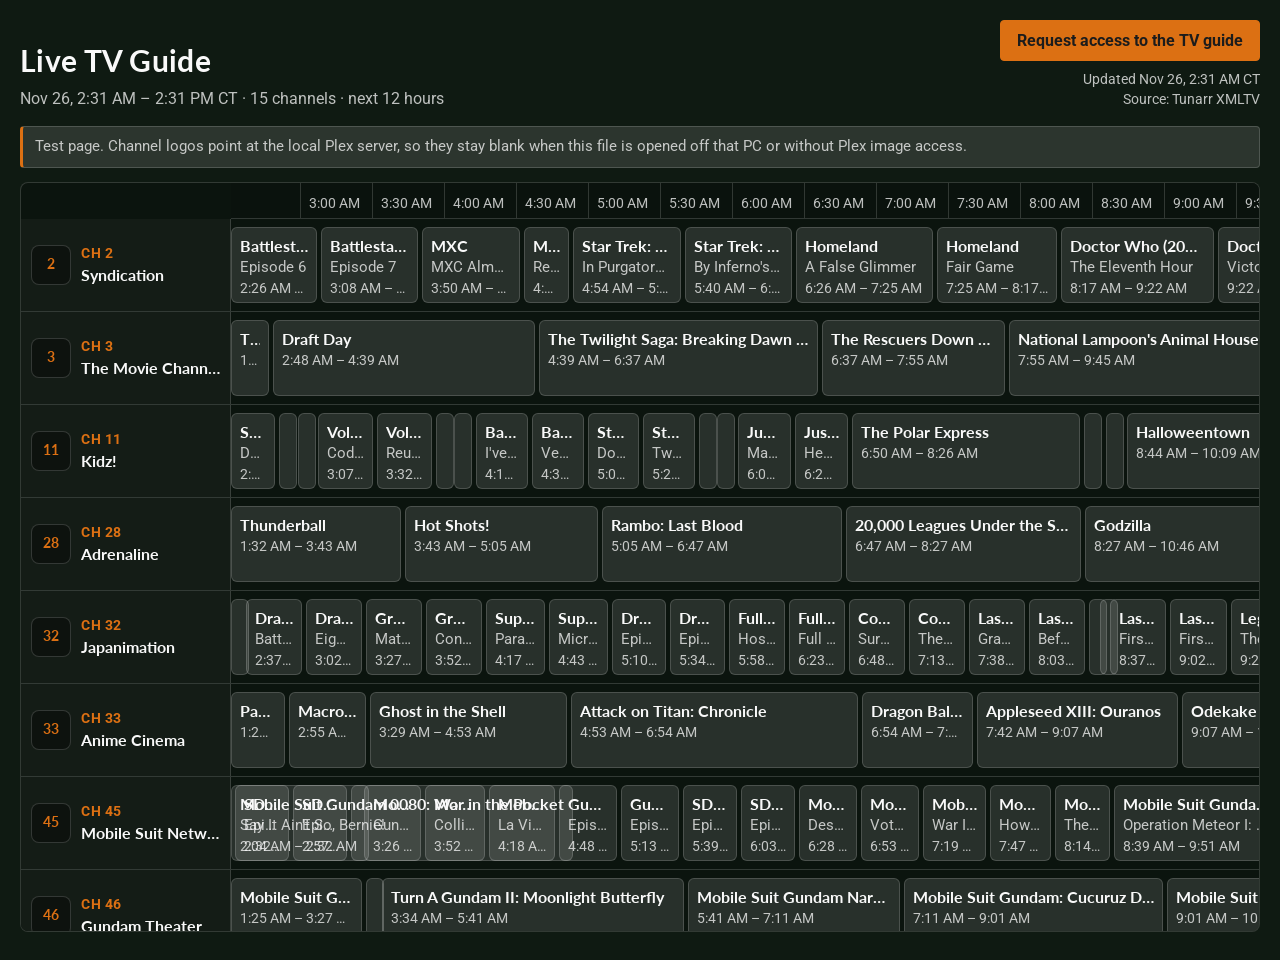
==== index.html @ b3921cb5 "Update TV guide (.nojekyll, guide.html, guide.js, guide.json, index.html, squeetee-theme.css)" ====
<!DOCTYPE html>
<html lang="en">
<head>
  <meta charset="UTF-8">
  <meta name="viewport" content="width=device-width, initial-scale=1, viewport-fit=cover">
  <title>Live TV Guide — Squeetee</title>
  <link rel="stylesheet" href="https://fonts.googleapis.com/css?family=Lato:400,700|Roboto:400,500,700&display=swap">
  <link rel="stylesheet" href="squeetee-theme.css">
  <style>
    body { padding: 20px 20px 28px; }
    header {
      display: flex;
      justify-content: space-between;
      align-items: flex-end;
      gap: 16px;
      margin: 0 0 16px;
      flex-wrap: wrap;
    }
    .header-main { min-width: 0; }
    h1 {
      margin: 0 0 4px;
      font-size: 30px;
      letter-spacing: 0.01em;
    }
    .sub { color: var(--sq-text-muted); font-size: 16px; font-family: var(--sq-font-body); }
    .header-actions {
      display: flex;
      flex-direction: column;
      align-items: flex-end;
      gap: 8px;
    }
    .stamp {
      color: var(--sq-text-muted);
      font-size: 14px;
      text-align: right;
    }
    .note {
      margin: 0 0 14px;
      padding: 9px 12px;
      border: 1px solid var(--sq-line);
      border-left: 3px solid var(--sq-accent);
      background: var(--sq-surface);
      color: var(--sq-text-muted);
      font-size: 15px;
      border-radius: 4px;
    }
    .err { padding: 24px; color: #f1c0b0; }
    .guide-wrap {
      border: 1px solid var(--sq-line);
      border-radius: 8px;
      overflow: auto;
      -webkit-overflow-scrolling: touch;
      overscroll-behavior: contain;
      background: rgba(0, 0, 0, 0.22);
      max-height: calc(100vh - 150px);
    }
    .guide { position: relative; min-width: 100%; }
    .times {
      position: sticky;
      top: 0;
      z-index: 3;
      display: flex;
      margin-left: var(--ch-w);
      height: 36px;
      background: #0a120d;
      border-bottom: 1px solid var(--sq-line);
    }
    .tmark {
      flex: none;
      border-left: 1px solid var(--sq-line);
      color: var(--sq-text-muted);
      font-size: 14px;
      padding: 10px 0 0 8px;
      white-space: nowrap;
    }
    .row {
      display: flex;
      min-height: var(--row-h);
      border-bottom: 1px solid var(--sq-line);
    }
    .ch {
      position: sticky;
      left: 0;
      z-index: 2;
      flex: none;
      width: var(--ch-w);
      display: flex;
      align-items: center;
      gap: 10px;
      padding: 8px 10px;
      background: #141c16;
      border-right: 1px solid var(--sq-line);
    }
    .logo {
      width: 40px;
      height: 40px;
      flex: none;
      border-radius: 8px;
      background: rgba(0, 0, 0, 0.35);
      border: 1px solid var(--sq-line);
      display: grid;
      place-items: center;
      overflow: hidden;
      color: var(--sq-accent);
      font-family: var(--sq-font-display);
      font-weight: 700;
      font-size: 14px;
    }
    .logo img { width: 100%; height: 100%; object-fit: contain; display: none; }
    .ch-meta { min-width: 0; }
    .ch-num {
      color: var(--sq-accent);
      font-size: 14px;
      font-weight: 700;
      letter-spacing: 0.04em;
    }
    .ch-name {
      font-family: var(--sq-font-display);
      font-weight: 700;
      font-size: 16px;
      white-space: nowrap;
      overflow: hidden;
      text-overflow: ellipsis;
    }
    .track { position: relative; flex: none; height: var(--row-h); }
    .prog {
      position: absolute;
      top: 8px;
      bottom: 8px;
      padding: 6px 8px;
      border-radius: 6px;
      background: var(--sq-surface);
      border: 1px solid var(--sq-line);
      overflow: hidden;
      min-width: 8px;
    }
    .prog.now {
      background: var(--sq-accent-dim);
      border-color: var(--sq-accent);
    }
    .prog .t {
      font-family: var(--sq-font-display);
      font-weight: 700;
      font-size: 16px;
      white-space: nowrap;
      overflow: hidden;
      text-overflow: ellipsis;
    }
    .prog .e {
      color: var(--sq-text-muted);
      font-size: 15px;
      white-space: nowrap;
      overflow: hidden;
      text-overflow: ellipsis;
    }
    .prog .when {
      color: var(--sq-text-muted);
      font-size: 14px;
      white-space: nowrap;
      overflow: hidden;
      text-overflow: ellipsis;
    }
    .nowline {
      position: absolute;
      top: 36px;
      bottom: 0;
      width: 2px;
      background: var(--sq-accent);
      z-index: 1;
      pointer-events: none;
    }
    .nowline::before {
      content: "";
      position: absolute;
      top: -5px;
      left: -4px;
      width: 10px;
      height: 10px;
      border-radius: 50%;
      background: var(--sq-accent);
    }
    :root { --ch-w: 210px; --px-min: 2.4px; --row-h: 92px; }
    @media (max-width: 480px) {
      body { padding: 12px; }
      h1 { font-size: 26px; }
      :root { --ch-w: 168px; --row-h: 92px; }
      .guide-wrap { max-height: calc(100vh - 170px); max-height: calc(100dvh - 170px); }
    }
  </style>
</head>
<body class="guide-full">
  <header>
    <div class="header-main">
      <h1>Live TV Guide</h1>
      <div class="sub" id="window-label">Loading schedule…</div>
    </div>
    <div class="header-actions">
      <a class="sq-btn" href="mailto:squeetee@gmail.com?subject=Requesting%20Plex%20TV%20guide%20access&amp;body=Hi%20Squeetee%2C%20I%27d%20like%20access%20to%20your%20Plex%20TV%20guide.%20My%20name%3A%20">Request access to the TV guide</a>
      <div class="stamp" id="stamp"></div>
    </div>
  </header>
  <p class="note">Test page. Channel logos point at the local Plex server, so they stay blank when this file is opened off that PC or without Plex image access.</p>
  <div id="root"></div>
  <script>
    function pad(n) { return String(n).padStart(2, "0"); }
    function parseTs(value) { return new Date(value); }
    function formatClock(date) {
      let h = date.getHours();
      const m = pad(date.getMinutes());
      const ampm = h >= 12 ? "PM" : "AM";
      h = h % 12 || 12;
      return h + ":" + m + " " + ampm;
    }
    function formatShort(date) {
      const months = ["Jan","Feb","Mar","Apr","May","Jun","Jul","Aug","Sep","Oct","Nov","Dec"];
      return months[date.getMonth()] + " " + date.getDate() + ", " + formatClock(date);
    }
    function minutesBetween(a, b) { return (b.getTime() - a.getTime()) / 60000; }
    function esc(text) {
      return String(text == null ? "" : text)
        .replace(/&/g, "&amp;").replace(/</g, "&lt;").replace(/>/g, "&gt;").replace(/"/g, "&quot;");
    }

    function render(data) {
      const root = document.getElementById("root");
      if (!data || !Array.isArray(data.channels)) {
        root.innerHTML = '<div class="err">Could not load guide data.</div>';
        return;
      }
      const start = parseTs(data.window_start);
      const end = parseTs(data.window_end);
      const now = new Date();
      const totalMin = Math.max(minutesBetween(start, end), 1);
      const pxMin = parseFloat(getComputedStyle(document.documentElement).getPropertyValue("--px-min")) || 2.4;
      const width = totalMin * pxMin;

      document.getElementById("window-label").textContent =
        formatShort(start) + " – " + formatClock(end) + " CT · " +
        data.channel_count + " channels · next " + data.window_hours + " hours";
      document.getElementById("stamp").innerHTML =
        "Updated " + formatShort(parseTs(data.generated_at)) + " CT<br>Source: Tunarr XMLTV";

      const marks = [];
      const cursor = new Date(start);
      cursor.setMinutes(cursor.getMinutes() < 30 ? 0 : 30, 0, 0);
      if (cursor < start) cursor.setMinutes(cursor.getMinutes() + 30);
      while (cursor < end) {
        const left = minutesBetween(start, cursor) * pxMin;
        marks.push('<div class="tmark" style="width:' + (30 * pxMin) + 'px;margin-left:' +
          (marks.length ? 0 : left) + 'px">' + formatClock(cursor) + "</div>");
        cursor.setMinutes(cursor.getMinutes() + 30);
      }

      const rows = data.channels.map(function (ch) {
        const blocks = (ch.programmes || []).map(function (p) {
          const pStart = parseTs(p.start);
          const pStop = parseTs(p.stop);
          const leftMin = Math.max(0, minutesBetween(start, pStart));
          const rightMin = Math.min(totalMin, minutesBetween(start, pStop));
          const w = Math.max(rightMin - leftMin, 0.5);
          const isNow = now >= pStart && now < pStop;
          const episode = p.episode_title ? '<div class="e">' + esc(p.episode_title) + "</div>" : "";
          return '<div class="prog' + (isNow ? " now" : "") + '" style="left:' +
            (leftMin * pxMin) + "px;width:" + (w * pxMin - 4) + 'px">' +
            '<div class="t">' + esc(p.title) + "</div>" + episode +
            '<div class="when">' + formatClock(pStart) + " – " + formatClock(pStop) + "</div></div>";
        }).join("");
        const logo = "";
        return '<div class="row"><div class="ch">' +
          '<div class="logo"><span>' + esc(ch.number == null ? "" : ch.number) + "</span>" + logo + "</div>" +
          '<div class="ch-meta"><div class="ch-num">CH ' + esc(ch.number == null ? "—" : ch.number) + "</div>" +
          '<div class="ch-name">' + esc(ch.name) + "</div></div></div>" +
          '<div class="track" style="width:' + width + 'px">' + blocks + "</div></div>";
      }).join("");

      const nowLeft = minutesBetween(start, now) * pxMin;
      const nowline = (now >= start && now <= end)
        ? '<div class="nowline" style="left:calc(var(--ch-w) + ' + nowLeft + 'px)"></div>'
        : "";

      root.innerHTML = '<div class="guide-wrap"><div class="guide" style="width:calc(var(--ch-w) + ' + width + 'px)">' +
        '<div class="times">' + marks.join("") + "</div>" + rows + nowline + "</div></div>";

      root.querySelectorAll(".logo img").forEach(function (img) {
        img.onload = function () {
          img.style.display = "block";
          const fallback = img.parentElement.querySelector("span");
          if (fallback) fallback.style.display = "none";
        };
        img.onerror = function () { img.remove(); };
        img.src = img.getAttribute("data-src");
      });
    }

    async function loadData() {
      try {
        const response = await fetch("guide.json?t=" + Date.now(), { cache: "no-store" });
        if (response.ok) return await response.json();
      } catch (e) {}
      if (window.GUIDE_DATA) return window.GUIDE_DATA;
      await new Promise(function (resolve, reject) {
        const script = document.createElement("script");
        script.src = "guide.js?t=" + Date.now();
        script.onload = resolve;
        script.onerror = reject;
        document.head.appendChild(script);
      });
      return window.GUIDE_DATA;
    }

    function refresh() {
      loadData().then(function (data) {
        if (data) window.GUIDE_DATA = data;
        render(data);
      }).catch(function () {
        if (!document.querySelector(".guide")) {
          document.getElementById("root").innerHTML = '<div class="err">Could not load guide.json or guide.js.</div>';
        }
      });
    }
    refresh();
    setInterval(refresh, 60000);
  </script>
</body>
</html>
---- squeetee-theme.css ----
/* Squeetee theme — colors and type from www.squeetee.com (Google Sites theme, Nov 2026). */
:root {
  --sq-bg: #0F1A12;
  --sq-surface: rgba(255, 255, 255, 0.12);
  --sq-surface-strong: rgba(255, 255, 255, 0.2);
  --sq-outline: rgba(255, 255, 255, 0.32);
  --sq-line: rgba(255, 255, 255, 0.16);
  --sq-text: #F9F9F9;
  --sq-text-muted: rgba(249, 249, 249, 0.75);
  --sq-ink: #1C1C1C;
  --sq-accent: #DC7013;
  --sq-accent-dim: rgba(220, 112, 19, 0.22);
  --sq-brown: #734332;
  --sq-warm: #F1E1DD;
  --sq-font-body: Roboto, "Segoe UI", Helvetica, Arial, sans-serif;
  --sq-font-display: Lato, "Segoe UI", Helvetica, Arial, sans-serif;
}

* { box-sizing: border-box; }

html, body {
  margin: 0;
  background: var(--sq-bg);
  color: var(--sq-text);
  font-family: var(--sq-font-body);
  font-weight: 400;
  font-size: 14px;
  line-height: 1.45;
}

h1, h2, .display {
  font-family: var(--sq-font-display);
  font-weight: 700;
  color: var(--sq-text);
}

a { color: var(--sq-accent); }

.sq-btn {
  display: inline-block;
  background: var(--sq-accent);
  color: var(--sq-ink);
  border: 1px solid var(--sq-accent);
  border-radius: 4px;
  padding: 8px 16px;
  font-family: var(--sq-font-body);
  font-weight: 700;
  font-size: 13px;
  line-height: 1.2;
  text-decoration: none;
  text-align: center;
  white-space: nowrap;
  cursor: pointer;
}
.sq-btn:hover,
.sq-btn:focus {
  filter: brightness(1.08);
  outline: 2px solid var(--sq-warm);
  outline-offset: 2px;
}
.sq-btn-sm {
  padding: 5px 10px;
  font-size: 11px;
  letter-spacing: 0.01em;
}

/* Full 12-hour guide only (body.guide-full). Compact widget is unaffected. */
body.guide-full {
  font-size: 17px;
  line-height: 1.45;
}
body.guide-full .sq-btn {
  font-size: 16px;
  padding: 10px 16px;
}
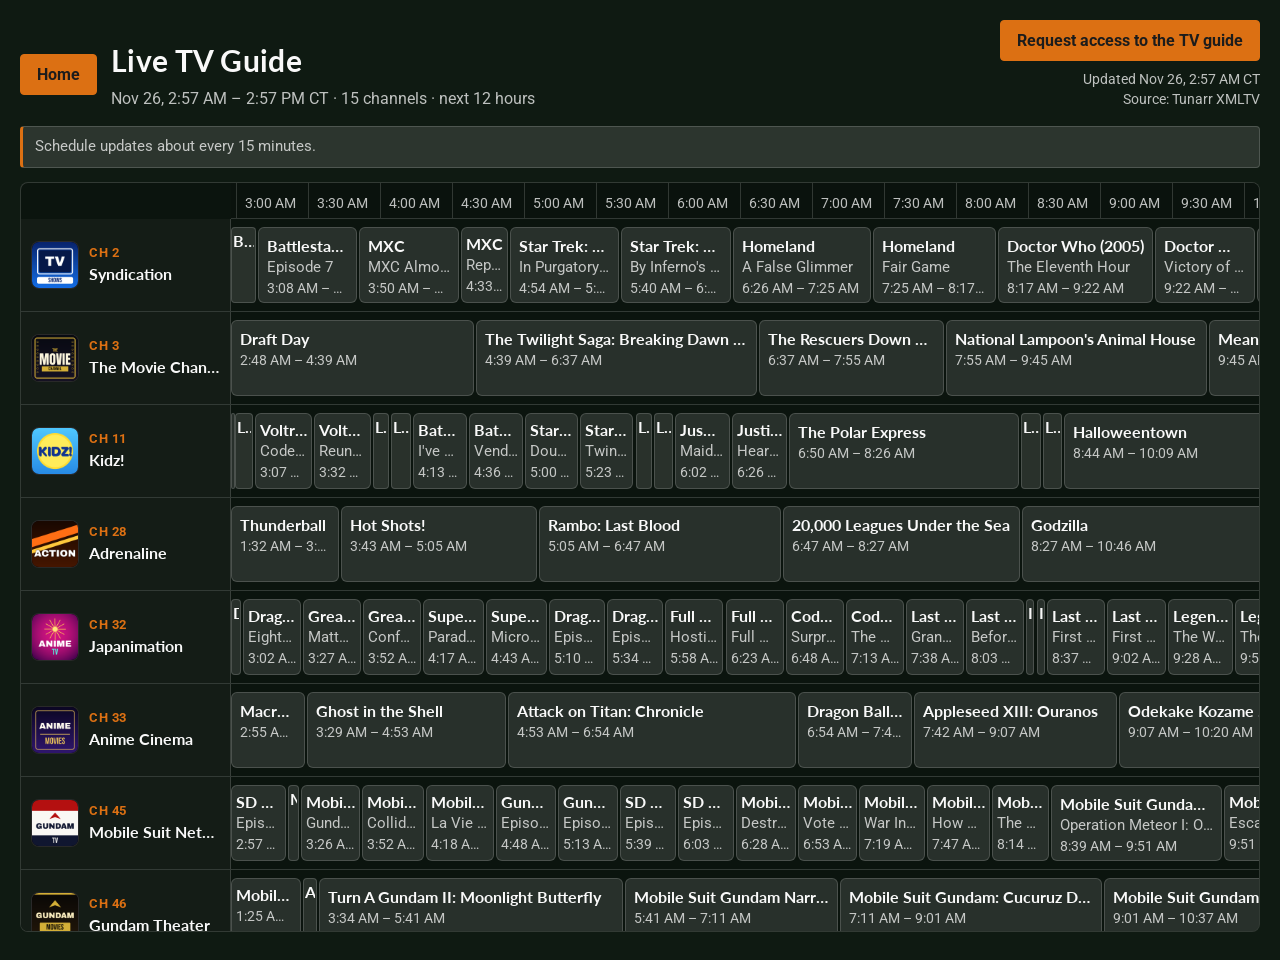
==== commit 1c30ffd7: "Update TV guide (guide.html, guide.js, guide.json, index.html, logos/15 files)" ====
--- a/index.html
+++ b/index.html
@@ -17,6 +17,13 @@
       flex-wrap: wrap;
     }
     .header-main { min-width: 0; }
+    .title-row {
+      display: flex;
+      align-items: center;
+      gap: 14px;
+      min-width: 0;
+    }
+    .title-stack { min-width: 0; }
     h1 {
       margin: 0 0 4px;
       font-size: 30px;
@@ -92,8 +99,8 @@
       border-right: 1px solid var(--sq-line);
     }
     .logo {
-      width: 40px;
-      height: 40px;
+      width: 48px;
+      height: 48px;
       flex: none;
       border-radius: 8px;
       background: rgba(0, 0, 0, 0.35);
@@ -107,10 +114,11 @@
       font-size: 14px;
     }
     .logo img { width: 100%; height: 100%; object-fit: contain; display: none; }
+    .logo.has-img { background: #000; }
     .ch-meta { min-width: 0; }
     .ch-num {
       color: var(--sq-accent);
-      font-size: 14px;
+      font-size: 13px;
       font-weight: 700;
       letter-spacing: 0.04em;
     }
@@ -122,22 +130,33 @@
       overflow: hidden;
       text-overflow: ellipsis;
     }
-    .track { position: relative; flex: none; height: var(--row-h); }
+    .track { position: relative; flex: none; height: var(--row-h); overflow: hidden; }
     .prog {
       position: absolute;
       top: 8px;
       bottom: 8px;
+      box-sizing: border-box;
       padding: 6px 8px;
       border-radius: 6px;
       background: var(--sq-surface);
       border: 1px solid var(--sq-line);
       overflow: hidden;
-      min-width: 8px;
+      min-width: 0;
+      max-width: 100%;
     }
     .prog.now {
       background: var(--sq-accent-dim);
       border-color: var(--sq-accent);
     }
+    .prog.tight { padding: 4px 4px; }
+    .prog.tiny {
+      padding: 2px 2px;
+      border-width: 0;
+      border-radius: 4px;
+      box-shadow: inset 0 0 0 1px var(--sq-line);
+    }
+    .prog.tiny.now { box-shadow: inset 0 0 0 1px var(--sq-accent); }
+    .prog.tiny .e, .prog.tiny .when { display: none; }
     .prog .t {
       font-family: var(--sq-font-display);
       font-weight: 700;
@@ -185,21 +204,27 @@
       h1 { font-size: 26px; }
       :root { --ch-w: 168px; --row-h: 92px; }
       .guide-wrap { max-height: calc(100vh - 170px); max-height: calc(100dvh - 170px); }
+      .title-row { align-items: flex-start; }
     }
   </style>
 </head>
 <body class="guide-full">
   <header>
     <div class="header-main">
-      <h1>Live TV Guide</h1>
-      <div class="sub" id="window-label">Loading schedule…</div>
+      <div class="title-row">
+        <a class="sq-btn" href="https://www.squeetee.com">Home</a>
+        <div class="title-stack">
+          <h1>Live TV Guide</h1>
+          <div class="sub" id="window-label">Loading schedule…</div>
+        </div>
+      </div>
     </div>
     <div class="header-actions">
       <a class="sq-btn" href="mailto:squeetee@gmail.com?subject=Requesting%20Plex%20TV%20guide%20access&amp;body=Hi%20Squeetee%2C%20I%27d%20like%20access%20to%20your%20Plex%20TV%20guide.%20My%20name%3A%20">Request access to the TV guide</a>
       <div class="stamp" id="stamp"></div>
     </div>
   </header>
-  <p class="note">Test page. Channel logos point at the local Plex server, so they stay blank when this file is opened off that PC or without Plex image access.</p>
+  <p class="note">Schedule updates about every 15 minutes.</p>
   <div id="root"></div>
   <script>
     function pad(n) { return String(n).padStart(2, "0"); }
@@ -219,6 +244,9 @@
     function esc(text) {
       return String(text == null ? "" : text)
         .replace(/&/g, "&amp;").replace(/</g, "&lt;").replace(/>/g, "&gt;").replace(/"/g, "&quot;");
+    }
+    function isPublicLogo(value) {
+      return typeof value === "string" && /^logos\/\d+\.(png|jpe?g|gif|webp)$/i.test(value);
     }
 
     function render(data) {
@@ -233,6 +261,7 @@
       const totalMin = Math.max(minutesBetween(start, end), 1);
       const pxMin = parseFloat(getComputedStyle(document.documentElement).getPropertyValue("--px-min")) || 2.4;
       const width = totalMin * pxMin;
+      const gap = 2;
 
       document.getElementById("window-label").textContent =
         formatShort(start) + " – " + formatClock(end) + " CT · " +
@@ -257,18 +286,32 @@
           const pStop = parseTs(p.stop);
           const leftMin = Math.max(0, minutesBetween(start, pStart));
           const rightMin = Math.min(totalMin, minutesBetween(start, pStop));
-          const w = Math.max(rightMin - leftMin, 0.5);
+          const spanMin = Math.max(rightMin - leftMin, 0);
+          if (spanMin <= 0) return "";
+          const leftPx = leftMin * pxMin;
+          const widthPx = Math.max(spanMin * pxMin - gap, 0);
+          if (widthPx <= 0) return "";
           const isNow = now >= pStart && now < pStop;
-          const episode = p.episode_title ? '<div class="e">' + esc(p.episode_title) + "</div>" : "";
-          return '<div class="prog' + (isNow ? " now" : "") + '" style="left:' +
-            (leftMin * pxMin) + "px;width:" + (w * pxMin - 4) + 'px">' +
-            '<div class="t">' + esc(p.title) + "</div>" + episode +
-            '<div class="when">' + formatClock(pStart) + " – " + formatClock(pStop) + "</div></div>";
+          let cls = "prog" + (isNow ? " now" : "");
+          if (widthPx < 28) cls += " tiny";
+          else if (widthPx < 72) cls += " tight";
+          const episode = (p.episode_title && widthPx >= 28)
+            ? '<div class="e">' + esc(p.episode_title) + "</div>" : "";
+          const when = widthPx >= 28
+            ? '<div class="when">' + formatClock(pStart) + " – " + formatClock(pStop) + "</div>" : "";
+          const tip = p.title + (p.episode_title ? " — " + p.episode_title : "") +
+            " (" + formatClock(pStart) + " – " + formatClock(pStop) + ")";
+          return '<div class="' + cls + '" title="' + esc(tip) + '" style="left:' +
+            leftPx + "px;width:" + widthPx + 'px">' +
+            '<div class="t">' + esc(p.title) + "</div>" + episode + when + "</div>";
         }).join("");
-        const logo = "";
+        const num = ch.number == null ? "" : String(ch.number);
+        const logoImg = isPublicLogo(ch.logo)
+          ? '<img alt="' + esc((ch.name || "Channel") + " logo") + '" data-src="' + esc(ch.logo) + '">'
+          : "";
         return '<div class="row"><div class="ch">' +
-          '<div class="logo"><span>' + esc(ch.number == null ? "" : ch.number) + "</span>" + logo + "</div>" +
-          '<div class="ch-meta"><div class="ch-num">CH ' + esc(ch.number == null ? "—" : ch.number) + "</div>" +
+          '<div class="logo"><span>' + esc(num) + "</span>" + logoImg + "</div>" +
+          '<div class="ch-meta"><div class="ch-num">CH ' + esc(num || "—") + "</div>" +
           '<div class="ch-name">' + esc(ch.name) + "</div></div></div>" +
           '<div class="track" style="width:' + width + 'px">' + blocks + "</div></div>";
       }).join("");
@@ -284,6 +327,7 @@
       root.querySelectorAll(".logo img").forEach(function (img) {
         img.onload = function () {
           img.style.display = "block";
+          img.parentElement.classList.add("has-img");
           const fallback = img.parentElement.querySelector("span");
           if (fallback) fallback.style.display = "none";
         };
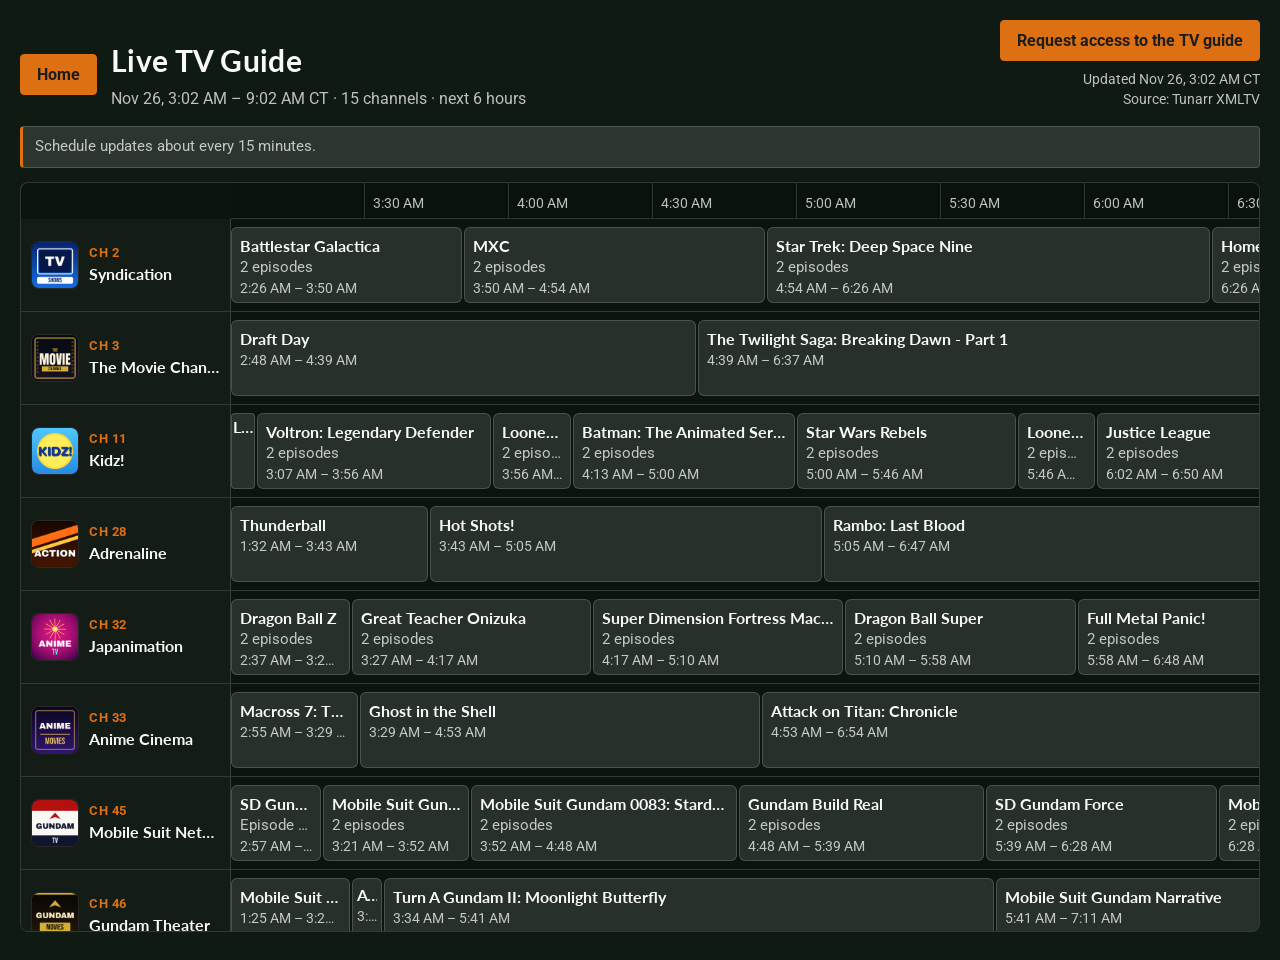
==== commit 82cadd1a: "Update TV guide (guide.html, guide.js, guide.json, index.html, squeetee-theme.css)" ====
--- a/index.html
+++ b/index.html
@@ -198,7 +198,7 @@
       border-radius: 50%;
       background: var(--sq-accent);
     }
-    :root { --ch-w: 210px; --px-min: 2.4px; --row-h: 92px; }
+    :root { --ch-w: 210px; --px-min: 4.8px; --row-h: 92px; }
     @media (max-width: 480px) {
       body { padding: 12px; }
       h1 { font-size: 26px; }
@@ -248,6 +248,40 @@
     function isPublicLogo(value) {
       return typeof value === "string" && /^logos\/\d+\.(png|jpe?g|gif|webp)$/i.test(value);
     }
+    function mergeProgrammes(programmes) {
+      const items = (programmes || []).slice().sort(function (a, b) {
+        return parseTs(a.start) - parseTs(b.start);
+      });
+      const merged = [];
+      items.forEach(function (p) {
+        const last = merged[merged.length - 1];
+        const gap = last ? minutesBetween(parseTs(last.stop), parseTs(p.start)) : 99;
+        if (last && last.title === p.title && gap >= -0.25 && gap <= 1) {
+          last.stop = p.stop;
+          last.parts.push(p);
+        } else {
+          merged.push({ title: p.title, start: p.start, stop: p.stop, parts: [p] });
+        }
+      });
+      return merged;
+    }
+    function episodeLabel(p) {
+      return ((p && p.episode_title) || "").trim();
+    }
+    function mergedTooltip(block) {
+      const parts = block.parts || [];
+      const when = formatClock(parseTs(block.start)) + " – " + formatClock(parseTs(block.stop));
+      if (parts.length <= 1) {
+        const ep = episodeLabel(parts[0] || {});
+        return block.title + (ep ? " — " + ep : "") + " (" + when + ")";
+      }
+      const eps = parts.map(episodeLabel).filter(Boolean);
+      let detail = parts.length + " episodes";
+      if (eps.length) {
+        detail += ": " + eps[0] + (eps.length > 1 ? " – " + eps[eps.length - 1] : "");
+      }
+      return block.title + " — " + detail + " (" + when + ")";
+    }
 
     function render(data) {
       const root = document.getElementById("root");
@@ -259,7 +293,7 @@
       const end = parseTs(data.window_end);
       const now = new Date();
       const totalMin = Math.max(minutesBetween(start, end), 1);
-      const pxMin = parseFloat(getComputedStyle(document.documentElement).getPropertyValue("--px-min")) || 2.4;
+      const pxMin = parseFloat(getComputedStyle(document.documentElement).getPropertyValue("--px-min")) || 4.8;
       const width = totalMin * pxMin;
       const gap = 2;
 
@@ -281,7 +315,7 @@
       }
 
       const rows = data.channels.map(function (ch) {
-        const blocks = (ch.programmes || []).map(function (p) {
+        const blocks = mergeProgrammes(ch.programmes).map(function (p) {
           const pStart = parseTs(p.start);
           const pStop = parseTs(p.stop);
           const leftMin = Math.max(0, minutesBetween(start, pStart));
@@ -295,15 +329,20 @@
           let cls = "prog" + (isNow ? " now" : "");
           if (widthPx < 28) cls += " tiny";
           else if (widthPx < 72) cls += " tight";
-          const episode = (p.episode_title && widthPx >= 28)
-            ? '<div class="e">' + esc(p.episode_title) + "</div>" : "";
+          const parts = p.parts || [];
+          let episodeHtml = "";
+          if (widthPx >= 28) {
+            if (parts.length > 1) {
+              episodeHtml = '<div class="e">' + esc(parts.length + " episodes") + "</div>";
+            } else if (episodeLabel(parts[0] || p)) {
+              episodeHtml = '<div class="e">' + esc(episodeLabel(parts[0] || p)) + "</div>";
+            }
+          }
           const when = widthPx >= 28
             ? '<div class="when">' + formatClock(pStart) + " – " + formatClock(pStop) + "</div>" : "";
-          const tip = p.title + (p.episode_title ? " — " + p.episode_title : "") +
-            " (" + formatClock(pStart) + " – " + formatClock(pStop) + ")";
-          return '<div class="' + cls + '" title="' + esc(tip) + '" style="left:' +
+          return '<div class="' + cls + '" title="' + esc(mergedTooltip(p)) + '" style="left:' +
             leftPx + "px;width:" + widthPx + 'px">' +
-            '<div class="t">' + esc(p.title) + "</div>" + episode + when + "</div>";
+            '<div class="t">' + esc(p.title) + "</div>" + episodeHtml + when + "</div>";
         }).join("");
         const num = ch.number == null ? "" : String(ch.number);
         const logoImg = isPublicLogo(ch.logo)
--- a/squeetee-theme.css
+++ b/squeetee-theme.css
@@ -64,7 +64,7 @@
   letter-spacing: 0.01em;
 }
 
-/* Full 12-hour guide only (body.guide-full). Compact widget is unaffected. */
+/* Full 6-hour guide only (body.guide-full). Compact widget is unaffected. */
 body.guide-full {
   font-size: 17px;
   line-height: 1.45;
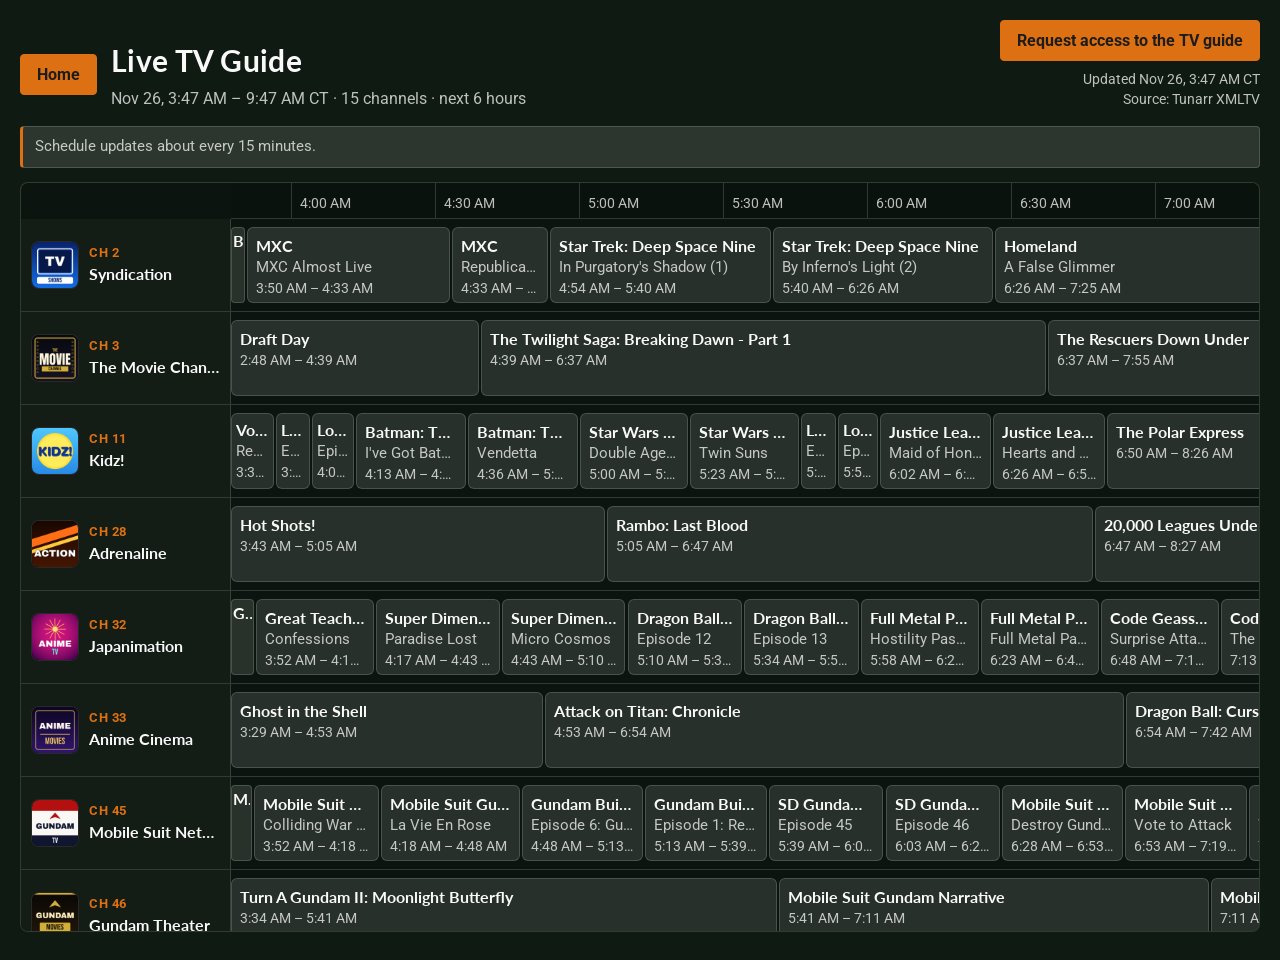
==== commit f48593df: "Update TV guide (guide.html, guide.js, guide.json, index.html)" ====
--- a/index.html
+++ b/index.html
@@ -157,27 +157,29 @@
     }
     .prog.tiny.now { box-shadow: inset 0 0 0 1px var(--sq-accent); }
     .prog.tiny .e, .prog.tiny .when { display: none; }
+    .prog .t,
+    .prog .e,
+    .prog .when {
+      display: block;
+      min-width: 0;
+      max-width: 100%;
+      width: 100%;
+      overflow: hidden;
+      text-overflow: ellipsis;
+      white-space: nowrap;
+    }
     .prog .t {
       font-family: var(--sq-font-display);
       font-weight: 700;
       font-size: 16px;
-      white-space: nowrap;
-      overflow: hidden;
-      text-overflow: ellipsis;
     }
     .prog .e {
       color: var(--sq-text-muted);
       font-size: 15px;
-      white-space: nowrap;
-      overflow: hidden;
-      text-overflow: ellipsis;
     }
     .prog .when {
       color: var(--sq-text-muted);
       font-size: 14px;
-      white-space: nowrap;
-      overflow: hidden;
-      text-overflow: ellipsis;
     }
     .nowline {
       position: absolute;
@@ -248,39 +250,17 @@
     function isPublicLogo(value) {
       return typeof value === "string" && /^logos\/\d+\.(png|jpe?g|gif|webp)$/i.test(value);
     }
-    function mergeProgrammes(programmes) {
-      const items = (programmes || []).slice().sort(function (a, b) {
-        return parseTs(a.start) - parseTs(b.start);
-      });
-      const merged = [];
-      items.forEach(function (p) {
-        const last = merged[merged.length - 1];
-        const gap = last ? minutesBetween(parseTs(last.stop), parseTs(p.start)) : 99;
-        if (last && last.title === p.title && gap >= -0.25 && gap <= 1) {
-          last.stop = p.stop;
-          last.parts.push(p);
-        } else {
-          merged.push({ title: p.title, start: p.start, stop: p.stop, parts: [p] });
-        }
-      });
-      return merged;
-    }
     function episodeLabel(p) {
       return ((p && p.episode_title) || "").trim();
     }
-    function mergedTooltip(block) {
-      const parts = block.parts || [];
-      const when = formatClock(parseTs(block.start)) + " – " + formatClock(parseTs(block.stop));
-      if (parts.length <= 1) {
-        const ep = episodeLabel(parts[0] || {});
-        return block.title + (ep ? " — " + ep : "") + " (" + when + ")";
-      }
-      const eps = parts.map(episodeLabel).filter(Boolean);
-      let detail = parts.length + " episodes";
-      if (eps.length) {
-        detail += ": " + eps[0] + (eps.length > 1 ? " – " + eps[eps.length - 1] : "");
-      }
-      return block.title + " — " + detail + " (" + when + ")";
+    function programmeTooltip(p, pStart, pStop) {
+      const lines = [p.title || "Untitled"];
+      const ep = episodeLabel(p);
+      if (ep) lines.push(ep);
+      lines.push(formatClock(pStart) + " – " + formatClock(pStop) + " CT");
+      const desc = ((p && (p.description || p.desc)) || "").trim();
+      if (desc) lines.push(desc);
+      return lines.join("\n");
     }
 
     function render(data) {
@@ -315,7 +295,7 @@
       }
 
       const rows = data.channels.map(function (ch) {
-        const blocks = mergeProgrammes(ch.programmes).map(function (p) {
+        const blocks = (ch.programmes || []).map(function (p) {
           const pStart = parseTs(p.start);
           const pStop = parseTs(p.stop);
           const leftMin = Math.max(0, minutesBetween(start, pStart));
@@ -329,18 +309,12 @@
           let cls = "prog" + (isNow ? " now" : "");
           if (widthPx < 28) cls += " tiny";
           else if (widthPx < 72) cls += " tight";
-          const parts = p.parts || [];
-          let episodeHtml = "";
-          if (widthPx >= 28) {
-            if (parts.length > 1) {
-              episodeHtml = '<div class="e">' + esc(parts.length + " episodes") + "</div>";
-            } else if (episodeLabel(parts[0] || p)) {
-              episodeHtml = '<div class="e">' + esc(episodeLabel(parts[0] || p)) + "</div>";
-            }
-          }
+          const ep = episodeLabel(p);
+          const episodeHtml = (ep && widthPx >= 28)
+            ? '<div class="e">' + esc(ep) + "</div>" : "";
           const when = widthPx >= 28
             ? '<div class="when">' + formatClock(pStart) + " – " + formatClock(pStop) + "</div>" : "";
-          return '<div class="' + cls + '" title="' + esc(mergedTooltip(p)) + '" style="left:' +
+          return '<div class="' + cls + '" title="' + esc(programmeTooltip(p, pStart, pStop)) + '" style="left:' +
             leftPx + "px;width:" + widthPx + 'px">' +
             '<div class="t">' + esc(p.title) + "</div>" + episodeHtml + when + "</div>";
         }).join("");
